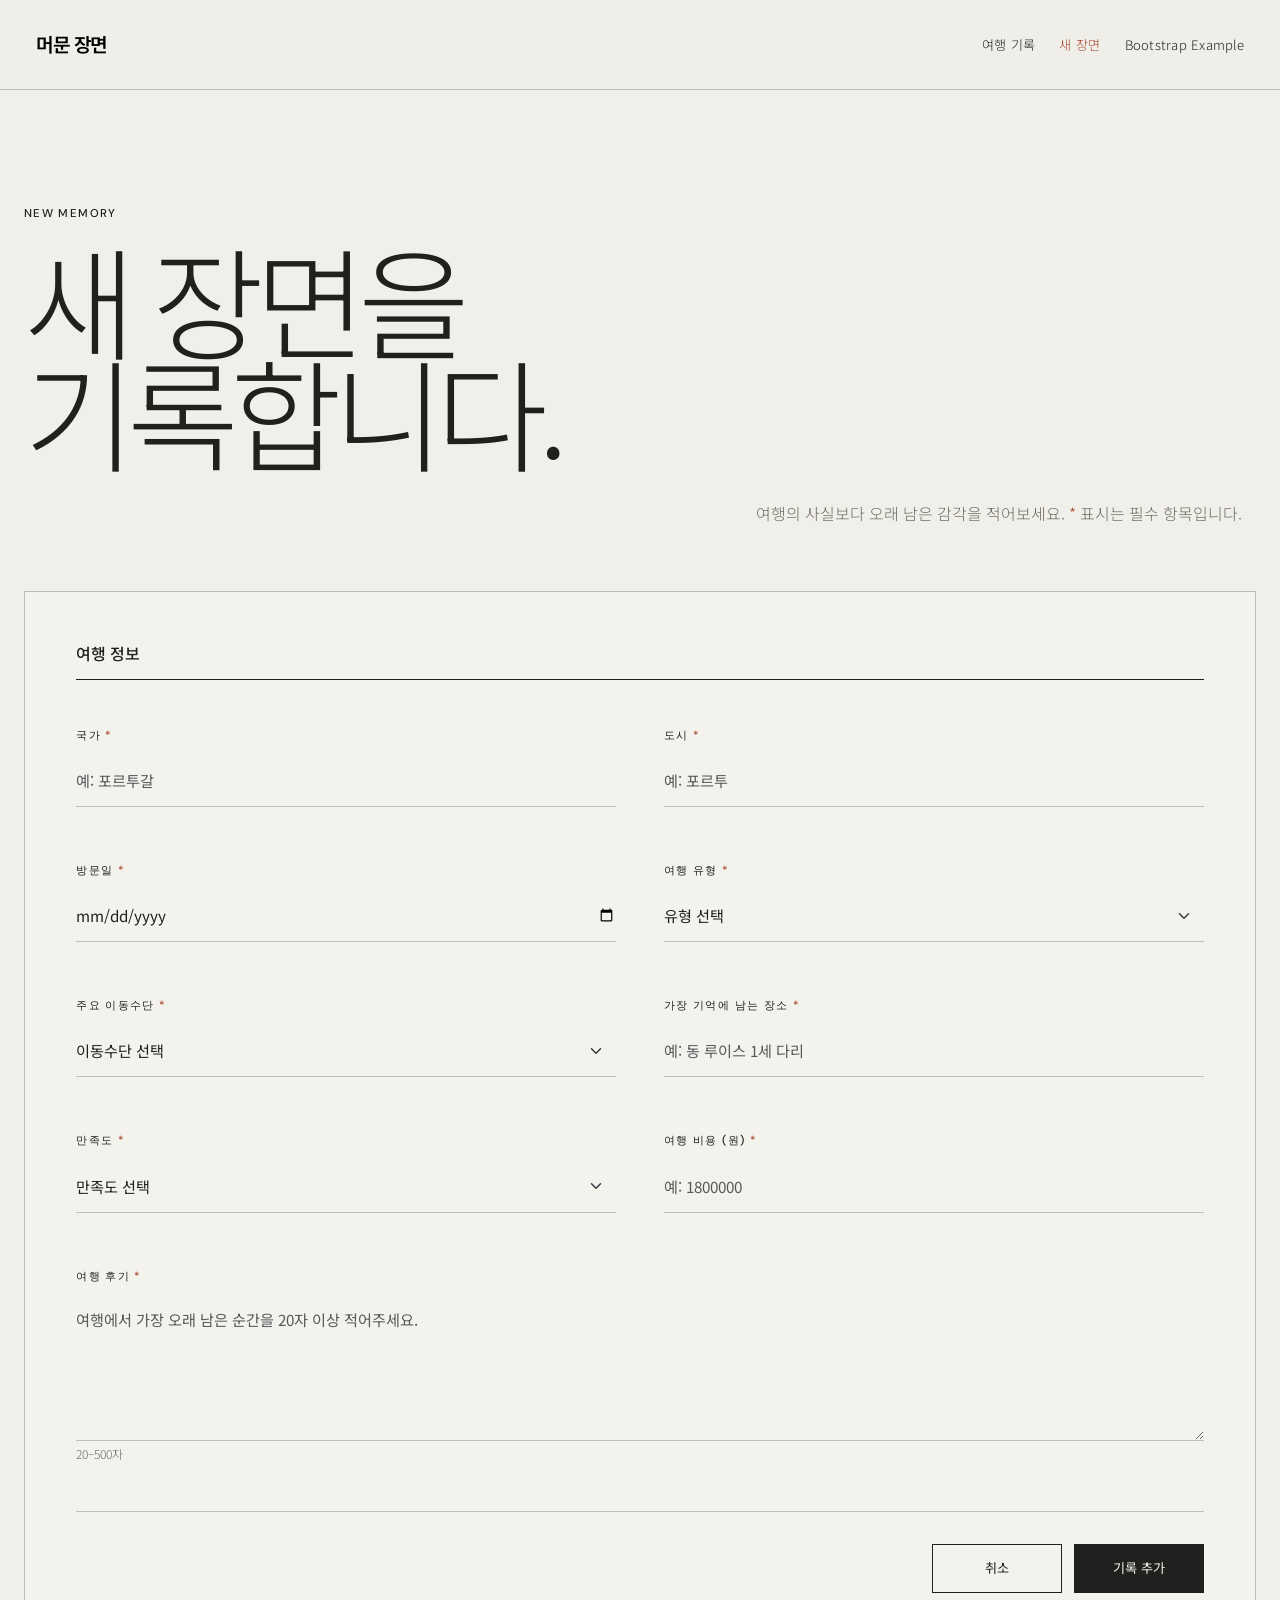
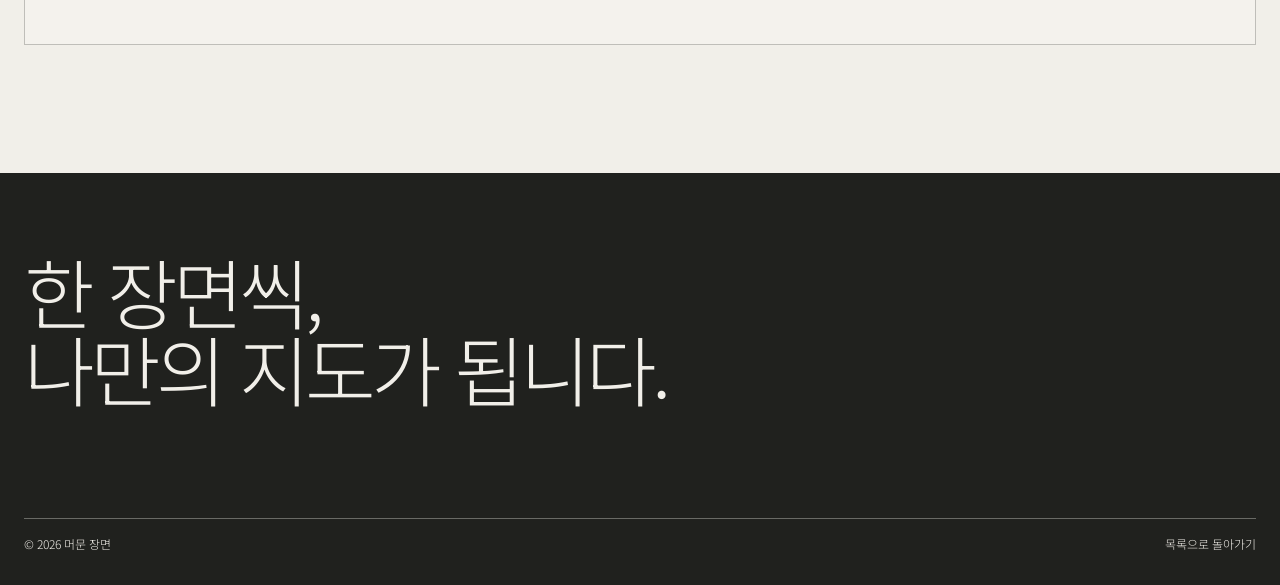
==== add.html @ c7da1b33 "Build responsive travel archive CRUD UI" ====
<!doctype html>
<html lang="ko"><head><meta charset="utf-8"><meta name="viewport" content="width=device-width,initial-scale=1"><meta name="description" content="새 여행 기록 추가"><title>새 장면 | 머문 장면</title><link rel="preconnect" href="https://fonts.googleapis.com"><link rel="preconnect" href="https://fonts.gstatic.com" crossorigin><link href="https://fonts.googleapis.com/css2?family=DM+Sans:wght@400;500;600&family=Noto+Sans+KR:wght@300;400;500;600&display=swap" rel="stylesheet"><link href="https://cdn.jsdelivr.net/npm/bootstrap@5.3.3/dist/css/bootstrap.min.css" rel="stylesheet"><link rel="stylesheet" href="my.css"></head>
<body><nav class="navbar navbar-expand-lg site-nav"><div class="container-fluid page-shell"><a class="navbar-brand brand-mark" href="index.html">머문 장면</a><button class="navbar-toggler" type="button" data-bs-toggle="collapse" data-bs-target="#mainNav" aria-controls="mainNav" aria-expanded="false" aria-label="메뉴 열기"><span class="navbar-toggler-icon"></span></button><div class="collapse navbar-collapse" id="mainNav"><ul class="navbar-nav ms-auto align-items-lg-center gap-lg-4"><li class="nav-item"><a class="nav-link" href="index.html">여행 기록</a></li><li class="nav-item"><a class="nav-link active" aria-current="page" href="add.html">새 장면</a></li><li class="nav-item"><a class="nav-link" href="example.html">Bootstrap Example</a></li></ul></div></div></nav>
<main class="page-shell"><header class="page-header"><p class="eyebrow">NEW MEMORY</p><h1 class="page-title">새 장면을<br>기록합니다.</h1><p class="page-intro">여행의 사실보다 오래 남은 감각을 적어보세요. <span class="required-mark">*</span> 표시는 필수 항목입니다.</p></header>
<form id="travelForm" class="form-card needs-validation" novalidate><h2 class="form-section-title">여행 정보</h2><div class="row g-4 g-lg-5">
<div class="col-md-6"><label class="form-label" for="country">국가 <span class="required-mark">*</span></label><input class="form-control" id="country" name="country" minlength="2" maxlength="30" placeholder="예: 포르투갈" required><div class="invalid-feedback">국가를 2자 이상 입력해 주세요.</div></div>
<div class="col-md-6"><label class="form-label" for="city">도시 <span class="required-mark">*</span></label><input class="form-control" id="city" name="city" minlength="2" maxlength="30" placeholder="예: 포르투" required><div class="invalid-feedback">도시를 2자 이상 입력해 주세요.</div></div>
<div class="col-md-6"><label class="form-label" for="visitDate">방문일 <span class="required-mark">*</span></label><input class="form-control" id="visitDate" name="visitDate" type="date" max="2026-09-17" required><div class="invalid-feedback">오늘 이전의 방문일을 선택해 주세요.</div></div>
<div class="col-md-6"><label class="form-label" for="travelType">여행 유형 <span class="required-mark">*</span></label><select class="form-select" id="travelType" name="travelType" required><option value="" selected disabled>유형 선택</option><option>휴양</option><option>도시 탐방</option><option>자연 여행</option><option>문화·예술</option><option>미식 여행</option><option>기타</option></select><div class="invalid-feedback">여행 유형을 선택해 주세요.</div></div>
<div class="col-md-6"><label class="form-label" for="transport">주요 이동수단 <span class="required-mark">*</span></label><select class="form-select" id="transport" name="transport" required><option value="" selected disabled>이동수단 선택</option><option>도보</option><option>대중교통</option><option>렌터카</option><option>자전거</option><option>기타</option></select><div class="invalid-feedback">이동수단을 선택해 주세요.</div></div>
<div class="col-md-6"><label class="form-label" for="place">가장 기억에 남는 장소 <span class="required-mark">*</span></label><input class="form-control" id="place" name="place" minlength="2" maxlength="50" placeholder="예: 동 루이스 1세 다리" required><div class="invalid-feedback">장소를 2자 이상 입력해 주세요.</div></div>
<div class="col-md-6"><label class="form-label" for="rating">만족도 <span class="required-mark">*</span></label><select class="form-select" id="rating" name="rating" required><option value="" selected disabled>만족도 선택</option><option value="5">5점 · 다시 꼭 가고 싶어요</option><option value="4">4점 · 매우 좋았어요</option><option value="3">3점 · 좋았어요</option><option value="2">2점 · 아쉬웠어요</option><option value="1">1점 · 맞지 않았어요</option></select><div class="invalid-feedback">만족도를 선택해 주세요.</div></div>
<div class="col-md-6"><label class="form-label" for="cost">여행 비용 (원) <span class="required-mark">*</span></label><input class="form-control" id="cost" name="cost" type="number" min="0" max="100000000" step="1000" placeholder="예: 1800000" required><div class="invalid-feedback">0원 이상 1억원 이하로 입력해 주세요.</div></div>
<div class="col-12"><label class="form-label" for="review">여행 후기 <span class="required-mark">*</span></label><textarea class="form-control" id="review" name="review" minlength="20" maxlength="500" placeholder="여행에서 가장 오래 남은 순간을 20자 이상 적어주세요." required></textarea><div class="form-text">20–500자</div><div class="invalid-feedback">후기를 20자 이상 입력해 주세요.</div></div>
</div><div class="action-row"><a class="btn btn-editorial btn-light" href="index.html">취소</a><button class="btn btn-editorial" type="submit">기록 추가</button></div></form></main>
<footer class="site-footer"><div class="page-shell"><p>한 장면씩,<br>나만의 지도가 됩니다.</p><div><span>© 2026 머문 장면</span><a href="index.html">목록으로 돌아가기</a></div></div></footer><script src="https://cdn.jsdelivr.net/npm/bootstrap@5.3.3/dist/js/bootstrap.bundle.min.js"></script>
<script>(()=>{const form=document.getElementById('travelForm');form.addEventListener('submit',event=>{event.preventDefault();event.stopPropagation();if(form.checkValidity()){alert('새로운 여행 기록이 추가됩니다.');window.location.href='index.html'}form.classList.add('was-validated')})})();</script></body></html>
---- my.css ----
:root{--ink:#20211e;--paper:#f1efe9;--surface:#e7e3da;--line:rgba(32,33,30,.25);--accent:#a7482d;--muted:#6d6d66}
*{box-sizing:border-box}html{scroll-behavior:smooth;overflow-x:hidden}body{margin:0;overflow-x:hidden;background:var(--paper);color:var(--ink);font-family:"Noto Sans KR",sans-serif;font-weight:300}a{color:inherit;text-decoration:none}img{display:block;width:100%}.page-shell{width:min(100% - 48px,1380px);margin-inline:auto}
.site-nav{padding:25px 0;border-bottom:1px solid var(--line);background:rgba(241,239,233,.94)}.brand-mark{font-size:1.2rem;font-weight:600;letter-spacing:-.06em}.navbar-nav .nav-link{color:var(--ink);font-size:.82rem;letter-spacing:.02em;padding-inline:0!important}.navbar-nav .nav-link:hover,.navbar-nav .nav-link.active{color:var(--accent)}.navbar-toggler{border:0;padding-right:0}.navbar-toggler:focus{box-shadow:none}
.hero{padding-top:clamp(5rem,11vw,10rem);padding-bottom:clamp(5rem,10vw,9rem)}.eyebrow,.card-meta,.detail-label,.form-label,.section-heading span{font-family:"DM Sans",sans-serif;font-size:.71rem;font-weight:500;letter-spacing:.12em;text-transform:uppercase}.hero h1,.page-title,.detail-title{margin:1.3rem 0 0;font-size:clamp(3.4rem,9.5vw,8.8rem);font-weight:300;line-height:.92;letter-spacing:-.075em}.hero-copy{font-size:.94rem;line-height:1.75}.hero-copy p{margin:0 0 2rem;word-break:keep-all;overflow-wrap:anywhere}.text-link{display:inline-block;padding-bottom:6px;border-bottom:1px solid;font-size:.82rem;font-weight:500}.text-link:hover{color:var(--accent);border-color:var(--accent)}
.archive-section{padding-bottom:9rem}.section-heading{display:flex;justify-content:space-between;align-items:baseline;padding:1.2rem 0;margin-bottom:2.8rem;border-top:1px solid}.section-heading h2{margin:0;font-size:1.05rem;font-weight:500}.travel-card{margin-bottom:3rem}.offset-card{margin-top:7rem}.card-image-link{position:relative;display:block;overflow:hidden;background:var(--surface)}.card-image-link img{aspect-ratio:4/3;object-fit:cover;filter:saturate(.76);transition:transform .7s,filter .7s}.card-image-link:hover img{transform:scale(1.025);filter:saturate(1)}.card-number{position:absolute;top:1rem;left:1rem;width:2.5rem;height:2.5rem;display:grid;place-items:center;border-radius:50%;background:var(--paper);font:500 .72rem "DM Sans",sans-serif}.card-copy{display:flex;justify-content:space-between;gap:1rem;align-items:flex-start;padding-top:1.25rem;border-top:1px solid}.card-meta{color:var(--muted);margin:0 0 .7rem}.card-copy h3{margin:0;font-size:clamp(1.25rem,2vw,1.75rem);font-weight:400;letter-spacing:-.04em}.card-copy h3 a:hover{color:var(--accent)}.rating{color:var(--accent);font-size:.7rem;letter-spacing:.05em;white-space:nowrap}
.site-footer{background:var(--ink);color:var(--paper);padding:5rem 0 2rem}.site-footer p{max-width:700px;margin:0 0 7rem;font-size:clamp(2.2rem,6vw,5.5rem);line-height:1;letter-spacing:-.065em}.site-footer .page-shell>div{display:flex;justify-content:space-between;padding-top:1rem;border-top:1px solid rgba(241,239,233,.35);font-size:.75rem}
.page-header{padding:clamp(4rem,9vw,8rem) 0 4rem}.page-title{max-width:950px}.page-intro{max-width:500px;margin:2rem 0 0 auto;line-height:1.8;color:var(--muted)}.form-card{padding:clamp(1.5rem,4vw,4rem);margin-bottom:8rem;border:1px solid var(--line);background:rgba(255,255,255,.18)}.form-section-title{margin:0 0 2.5rem;padding-bottom:1rem;border-bottom:1px solid;font-size:1rem;font-weight:500}.form-label{margin-bottom:.7rem;color:var(--ink)}.required-mark{color:var(--accent)}.form-control,.form-select{min-height:52px;padding:.75rem 0;border:0;border-bottom:1px solid var(--line);border-radius:0;background-color:transparent;color:var(--ink);font-size:.95rem}textarea.form-control{min-height:145px}.form-control:focus,.form-select:focus{border-color:var(--ink);background:transparent;box-shadow:none}.form-text{color:var(--muted);font-size:.75rem}.invalid-feedback{font-size:.76rem}.action-row{display:flex;justify-content:flex-end;gap:.75rem;margin-top:3rem;padding-top:2rem;border-top:1px solid var(--line)}.btn-editorial{min-width:130px;padding:.85rem 1.4rem;border:1px solid var(--ink);border-radius:0;background:var(--ink);color:var(--paper);font-size:.82rem}.btn-editorial:hover{border-color:var(--accent);background:var(--accent);color:#fff}.btn-editorial.btn-light{background:transparent;color:var(--ink)}.btn-editorial.btn-light:hover{background:var(--ink);color:var(--paper)}.btn-editorial.btn-danger{border-color:var(--accent);background:transparent;color:var(--accent)}.btn-editorial.btn-danger:hover{background:var(--accent);color:#fff}
.detail-hero{padding:3rem 0 0}.detail-image{height:min(68vw,760px);object-fit:cover;filter:saturate(.8)}.detail-content{padding-top:4rem;padding-bottom:8rem}.detail-kicker{color:var(--accent)}.detail-title{margin-top:.8rem;font-size:clamp(3rem,7vw,6.5rem)}.detail-grid{margin-top:4rem;border-top:1px solid}.detail-item{padding:1.4rem 0;border-bottom:1px solid var(--line)}.detail-label{display:block;margin-bottom:.5rem;color:var(--muted)}.detail-value{margin:0;font-size:1rem;line-height:1.75}.review-block{margin-top:4rem;padding:clamp(2rem,5vw,5rem);background:var(--surface)}.review-block blockquote{max-width:900px;margin:1rem 0 0;font-size:clamp(1.5rem,3vw,2.7rem);font-weight:300;line-height:1.45;letter-spacing:-.04em}
@media(max-width:767.98px){.page-shell{width:min(100% - 30px,1380px)}.site-nav{padding:16px 0}.navbar-collapse{padding-top:1rem}.hero{padding-top:4.5rem}.hero h1{font-size:clamp(3rem,13vw,4rem);line-height:.98}.hero-copy{margin-top:1rem}.archive-section{padding-bottom:4rem}.offset-card{margin-top:0}.travel-card{margin-bottom:1.5rem}.card-copy{display:block}.rating{display:block;margin-top:.8rem}.site-footer p{margin-bottom:4rem}.site-footer .page-shell>div{gap:1rem;flex-direction:column}.page-header{padding-top:3.5rem}.page-title{font-size:clamp(3rem,14vw,5rem)}.page-intro{margin-left:0}.form-card{margin-bottom:4rem}.action-row{flex-direction:column-reverse}.action-row .btn-editorial{width:100%}.detail-image{height:72vh;min-height:430px}.detail-content{padding-bottom:4rem}}
@media(prefers-reduced-motion:reduce){*{scroll-behavior:auto!important;transition:none!important}}
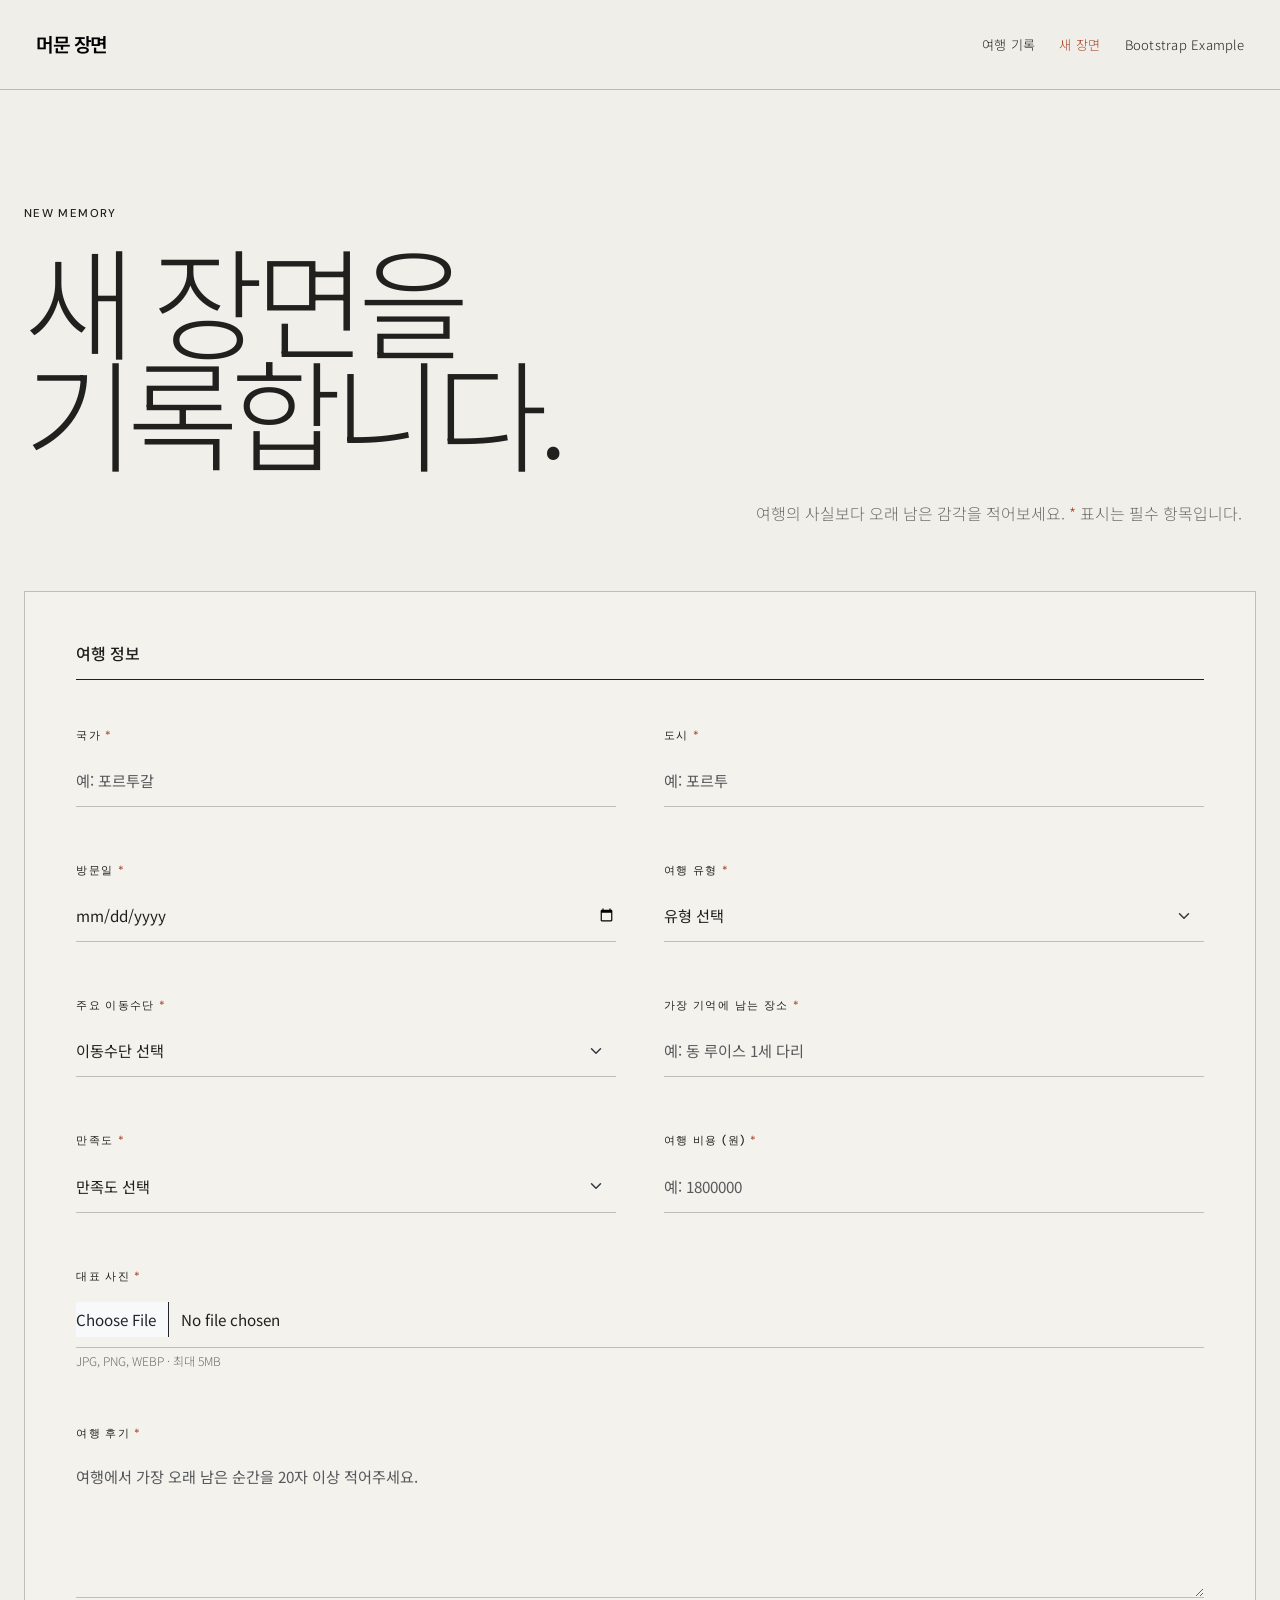
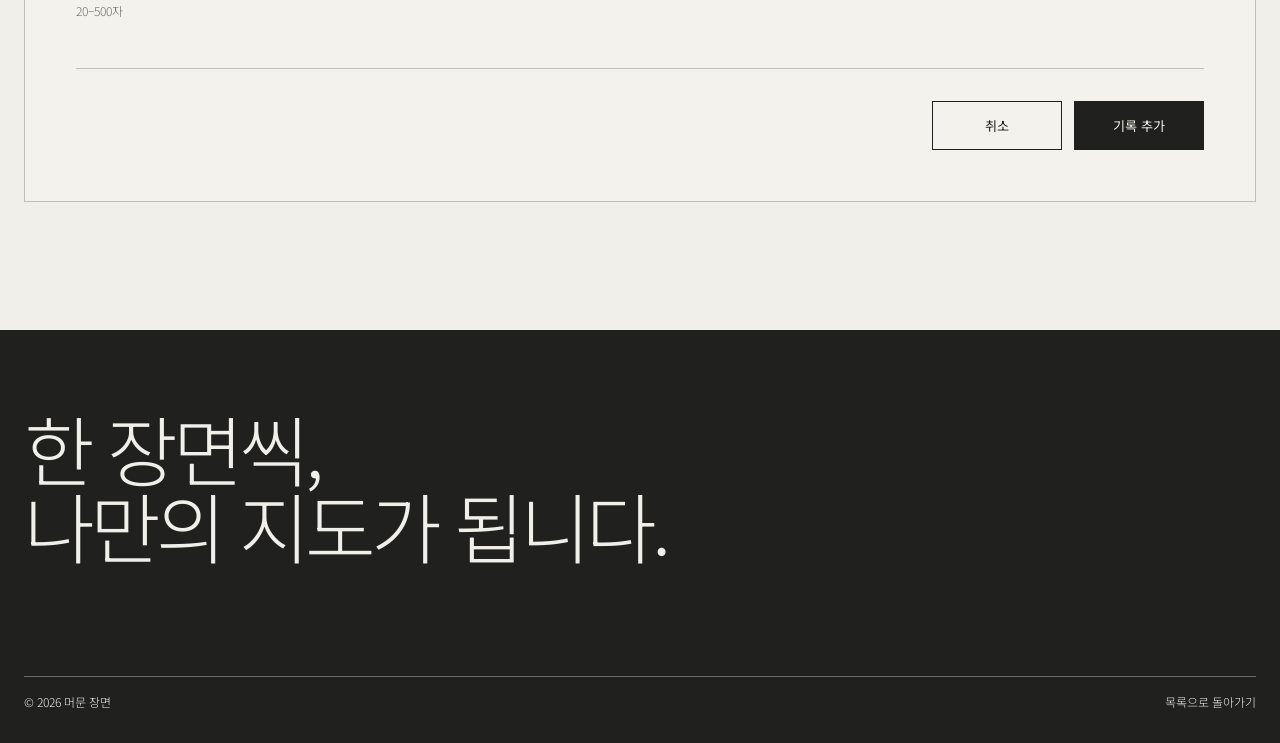
==== commit de67ed09: "Persist CRUD records with photo uploads" ====
--- a/add.html
+++ b/add.html
@@ -11,7 +11,31 @@
 <div class="col-md-6"><label class="form-label" for="place">가장 기억에 남는 장소 <span class="required-mark">*</span></label><input class="form-control" id="place" name="place" minlength="2" maxlength="50" placeholder="예: 동 루이스 1세 다리" required><div class="invalid-feedback">장소를 2자 이상 입력해 주세요.</div></div>
 <div class="col-md-6"><label class="form-label" for="rating">만족도 <span class="required-mark">*</span></label><select class="form-select" id="rating" name="rating" required><option value="" selected disabled>만족도 선택</option><option value="5">5점 · 다시 꼭 가고 싶어요</option><option value="4">4점 · 매우 좋았어요</option><option value="3">3점 · 좋았어요</option><option value="2">2점 · 아쉬웠어요</option><option value="1">1점 · 맞지 않았어요</option></select><div class="invalid-feedback">만족도를 선택해 주세요.</div></div>
 <div class="col-md-6"><label class="form-label" for="cost">여행 비용 (원) <span class="required-mark">*</span></label><input class="form-control" id="cost" name="cost" type="number" min="0" max="100000000" step="1000" placeholder="예: 1800000" required><div class="invalid-feedback">0원 이상 1억원 이하로 입력해 주세요.</div></div>
+<div class="col-12"><label class="form-label" for="photo">대표 사진 <span class="required-mark">*</span></label><input class="form-control" id="photo" name="photo" type="file" accept="image/jpeg,image/png,image/webp" required><div class="form-text">JPG, PNG, WEBP · 최대 5MB</div><div class="invalid-feedback">5MB 이하의 이미지 파일을 선택해 주세요.</div><img class="photo-preview d-none" id="photoPreview" alt="선택한 여행 사진 미리보기"></div>
 <div class="col-12"><label class="form-label" for="review">여행 후기 <span class="required-mark">*</span></label><textarea class="form-control" id="review" name="review" minlength="20" maxlength="500" placeholder="여행에서 가장 오래 남은 순간을 20자 이상 적어주세요." required></textarea><div class="form-text">20–500자</div><div class="invalid-feedback">후기를 20자 이상 입력해 주세요.</div></div>
 </div><div class="action-row"><a class="btn btn-editorial btn-light" href="index.html">취소</a><button class="btn btn-editorial" type="submit">기록 추가</button></div></form></main>
-<footer class="site-footer"><div class="page-shell"><p>한 장면씩,<br>나만의 지도가 됩니다.</p><div><span>© 2026 머문 장면</span><a href="index.html">목록으로 돌아가기</a></div></div></footer><script src="https://cdn.jsdelivr.net/npm/bootstrap@5.3.3/dist/js/bootstrap.bundle.min.js"></script>
-<script>(()=>{const form=document.getElementById('travelForm');form.addEventListener('submit',event=>{event.preventDefault();event.stopPropagation();if(form.checkValidity()){alert('새로운 여행 기록이 추가됩니다.');window.location.href='index.html'}form.classList.add('was-validated')})})();</script></body></html>
+<footer class="site-footer"><div class="page-shell"><p>한 장면씩,<br>나만의 지도가 됩니다.</p><div><span>© 2026 머문 장면</span><a href="index.html">목록으로 돌아가기</a></div></div></footer><script src="https://cdn.jsdelivr.net/npm/bootstrap@5.3.3/dist/js/bootstrap.bundle.min.js"></script><script src="travel-store.js"></script>
+<script>
+const form=document.getElementById("travelForm"),photo=document.getElementById("photo"),preview=document.getElementById("photoPreview");
+photo.addEventListener("change",()=>{
+  const file=photo.files[0];
+  photo.setCustomValidity(file&&file.size>5*1024*1024?"사진 용량이 너무 큽니다.":"");
+  if(file&&photo.checkValidity()){preview.src=URL.createObjectURL(file);preview.classList.remove("d-none")}else{preview.removeAttribute("src");preview.classList.add("d-none")}
+});
+const resizeImage=file=>new Promise((resolve,reject)=>{
+  const reader=new FileReader();
+  reader.onerror=()=>reject(new Error("사진을 읽을 수 없습니다."));
+  reader.onload=()=>{const image=new Image();image.onerror=()=>reject(new Error("올바른 이미지가 아닙니다."));image.onload=()=>{const scale=Math.min(1,1200/image.width);const canvas=document.createElement("canvas");canvas.width=Math.round(image.width*scale);canvas.height=Math.round(image.height*scale);canvas.getContext("2d").drawImage(image,0,0,canvas.width,canvas.height);resolve(canvas.toDataURL("image/jpeg",.82))};image.src=reader.result};
+  reader.readAsDataURL(file);
+});
+form.addEventListener("submit",async event=>{
+  event.preventDefault();event.stopPropagation();form.classList.add("was-validated");
+  if(!form.checkValidity())return;
+  try{
+    const image=await resizeImage(photo.files[0]);
+    const id=`travel-${Date.now()}`,country=form.country.value.trim(),city=form.city.value.trim(),place=form.place.value.trim();
+    TravelStore.save({id,country,countryEn:country.toUpperCase(),city,cityEn:city.toUpperCase(),date:form.visitDate.value,type:form.travelType.value,transport:form.transport.value,place,rating:Number(form.rating.value),cost:Number(form.cost.value),title:`${place}에서의 하루`,review:form.review.value.trim(),image,alt:`${city} 여행에서 촬영한 대표 사진`,createdAt:Date.now()});
+    alert("새로운 여행 기록이 추가되었습니다.");location.href="index.html";
+  }catch(error){alert(error.message||"사진 저장 중 문제가 발생했습니다.")}
+});
+</script></body></html>
--- a/my.css
+++ b/my.css
@@ -5,6 +5,7 @@
 .archive-section{padding-bottom:9rem}.section-heading{display:flex;justify-content:space-between;align-items:baseline;padding:1.2rem 0;margin-bottom:2.8rem;border-top:1px solid}.section-heading h2{margin:0;font-size:1.05rem;font-weight:500}.travel-card{margin-bottom:3rem}.offset-card{margin-top:7rem}.card-image-link{position:relative;display:block;overflow:hidden;background:var(--surface)}.card-image-link img{aspect-ratio:4/3;object-fit:cover;filter:saturate(.76);transition:transform .7s,filter .7s}.card-image-link:hover img{transform:scale(1.025);filter:saturate(1)}.card-number{position:absolute;top:1rem;left:1rem;width:2.5rem;height:2.5rem;display:grid;place-items:center;border-radius:50%;background:var(--paper);font:500 .72rem "DM Sans",sans-serif}.card-copy{display:flex;justify-content:space-between;gap:1rem;align-items:flex-start;padding-top:1.25rem;border-top:1px solid}.card-meta{color:var(--muted);margin:0 0 .7rem}.card-copy h3{margin:0;font-size:clamp(1.25rem,2vw,1.75rem);font-weight:400;letter-spacing:-.04em}.card-copy h3 a:hover{color:var(--accent)}.rating{color:var(--accent);font-size:.7rem;letter-spacing:.05em;white-space:nowrap}
 .site-footer{background:var(--ink);color:var(--paper);padding:5rem 0 2rem}.site-footer p{max-width:700px;margin:0 0 7rem;font-size:clamp(2.2rem,6vw,5.5rem);line-height:1;letter-spacing:-.065em}.site-footer .page-shell>div{display:flex;justify-content:space-between;padding-top:1rem;border-top:1px solid rgba(241,239,233,.35);font-size:.75rem}
 .page-header{padding:clamp(4rem,9vw,8rem) 0 4rem}.page-title{max-width:950px}.page-intro{max-width:500px;margin:2rem 0 0 auto;line-height:1.8;color:var(--muted)}.form-card{padding:clamp(1.5rem,4vw,4rem);margin-bottom:8rem;border:1px solid var(--line);background:rgba(255,255,255,.18)}.form-section-title{margin:0 0 2.5rem;padding-bottom:1rem;border-bottom:1px solid;font-size:1rem;font-weight:500}.form-label{margin-bottom:.7rem;color:var(--ink)}.required-mark{color:var(--accent)}.form-control,.form-select{min-height:52px;padding:.75rem 0;border:0;border-bottom:1px solid var(--line);border-radius:0;background-color:transparent;color:var(--ink);font-size:.95rem}textarea.form-control{min-height:145px}.form-control:focus,.form-select:focus{border-color:var(--ink);background:transparent;box-shadow:none}.form-text{color:var(--muted);font-size:.75rem}.invalid-feedback{font-size:.76rem}.action-row{display:flex;justify-content:flex-end;gap:.75rem;margin-top:3rem;padding-top:2rem;border-top:1px solid var(--line)}.btn-editorial{min-width:130px;padding:.85rem 1.4rem;border:1px solid var(--ink);border-radius:0;background:var(--ink);color:var(--paper);font-size:.82rem}.btn-editorial:hover{border-color:var(--accent);background:var(--accent);color:#fff}.btn-editorial.btn-light{background:transparent;color:var(--ink)}.btn-editorial.btn-light:hover{background:var(--ink);color:var(--paper)}.btn-editorial.btn-danger{border-color:var(--accent);background:transparent;color:var(--accent)}.btn-editorial.btn-danger:hover{background:var(--accent);color:#fff}
+.photo-preview{width:min(100%,520px);margin-top:1.25rem;aspect-ratio:4/3;object-fit:cover;background:var(--surface)}
 .detail-hero{padding:3rem 0 0}.detail-image{height:min(68vw,760px);object-fit:cover;filter:saturate(.8)}.detail-content{padding-top:4rem;padding-bottom:8rem}.detail-kicker{color:var(--accent)}.detail-title{margin-top:.8rem;font-size:clamp(3rem,7vw,6.5rem)}.detail-grid{margin-top:4rem;border-top:1px solid}.detail-item{padding:1.4rem 0;border-bottom:1px solid var(--line)}.detail-label{display:block;margin-bottom:.5rem;color:var(--muted)}.detail-value{margin:0;font-size:1rem;line-height:1.75}.review-block{margin-top:4rem;padding:clamp(2rem,5vw,5rem);background:var(--surface)}.review-block blockquote{max-width:900px;margin:1rem 0 0;font-size:clamp(1.5rem,3vw,2.7rem);font-weight:300;line-height:1.45;letter-spacing:-.04em}
 @media(max-width:767.98px){.page-shell{width:min(100% - 30px,1380px)}.site-nav{padding:16px 0}.navbar-collapse{padding-top:1rem}.hero{padding-top:4.5rem}.hero h1{font-size:clamp(3rem,13vw,4rem);line-height:.98}.hero-copy{margin-top:1rem}.archive-section{padding-bottom:4rem}.offset-card{margin-top:0}.travel-card{margin-bottom:1.5rem}.card-copy{display:block}.rating{display:block;margin-top:.8rem}.site-footer p{margin-bottom:4rem}.site-footer .page-shell>div{gap:1rem;flex-direction:column}.page-header{padding-top:3.5rem}.page-title{font-size:clamp(3rem,14vw,5rem)}.page-intro{margin-left:0}.form-card{margin-bottom:4rem}.action-row{flex-direction:column-reverse}.action-row .btn-editorial{width:100%}.detail-image{height:72vh;min-height:430px}.detail-content{padding-bottom:4rem}}
 @media(prefers-reduced-motion:reduce){*{scroll-behavior:auto!important;transition:none!important}}
